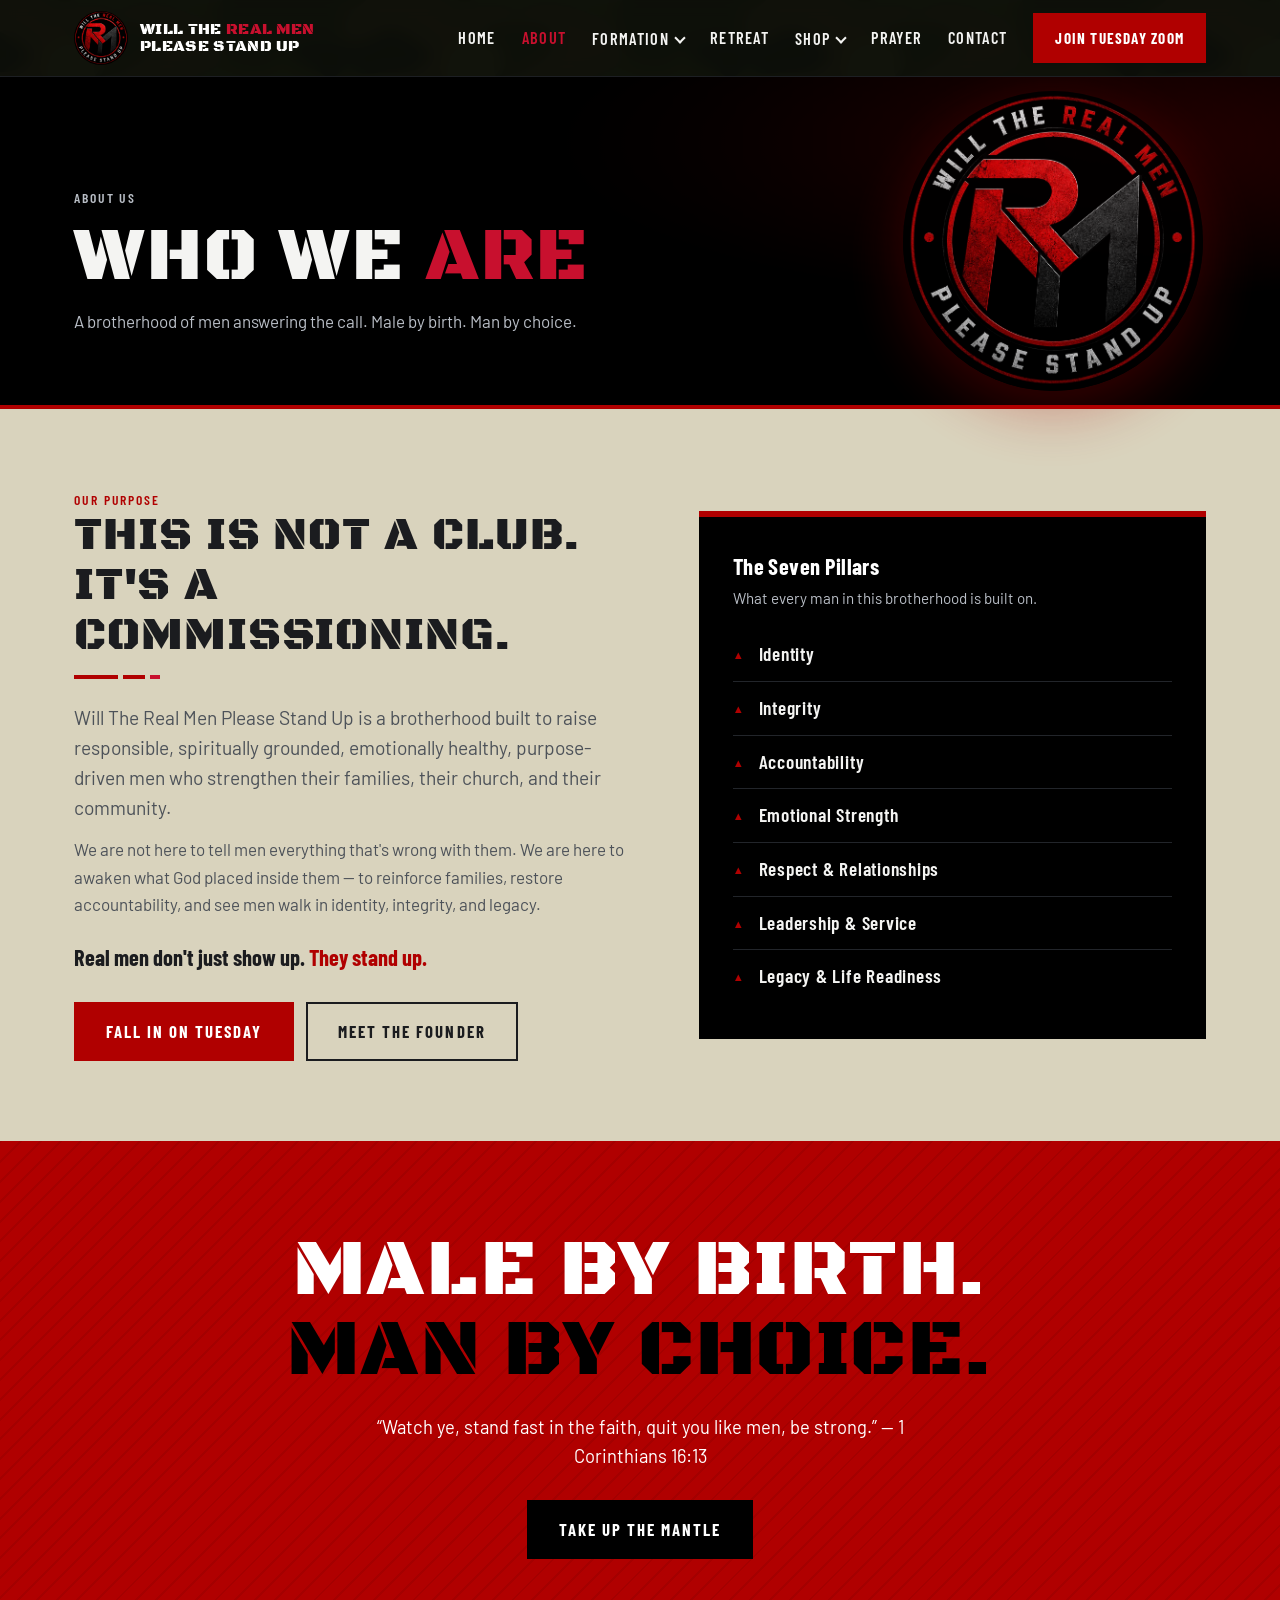
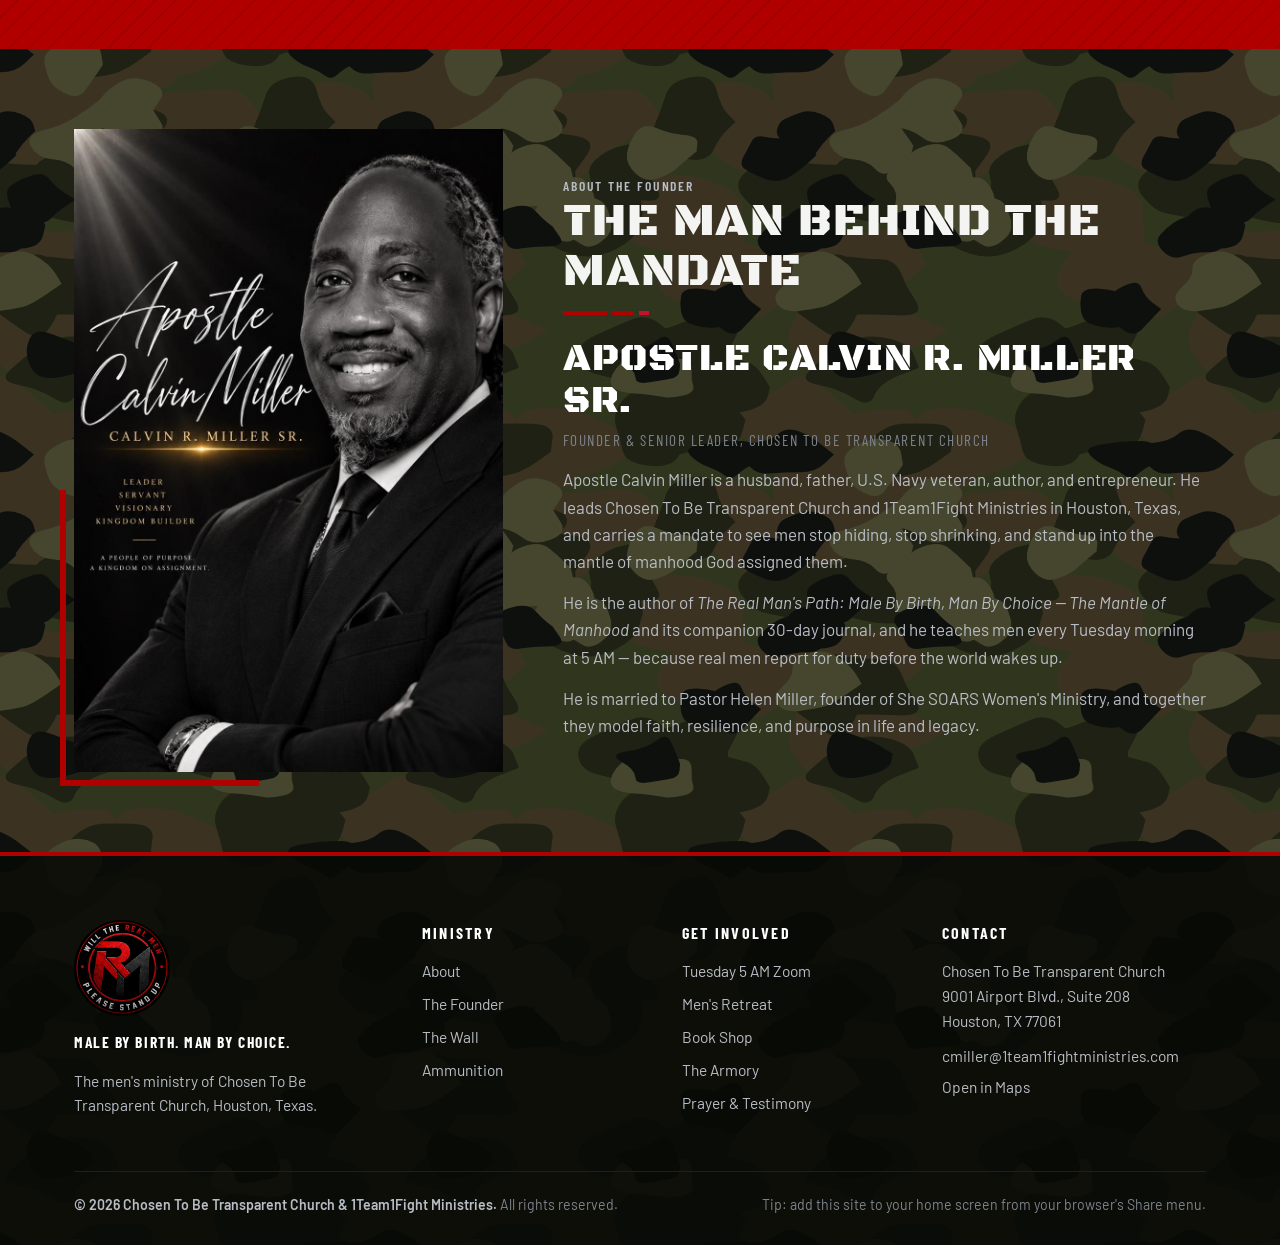
==== about.html @ 70d646a3 "Split homepage into separate pages: About, Today's Charge, Prayer, Contact Nav tabs and footer links" ====
<!DOCTYPE html>
<html lang="en">
<head>
<meta charset="UTF-8">
<meta name="viewport" content="width=device-width, initial-scale=1.0, viewport-fit=cover">
<title>About | Will The Real Men Please Stand Up</title>
<meta name="description" content="Our purpose, the Seven Pillars, and the founder of Will The Real Men Please Stand Up, the men's ministry of Chosen To Be Transparent Church.">
<meta name="theme-color" content="#000000">
<meta name="apple-mobile-web-app-capable" content="yes">
<meta name="apple-mobile-web-app-status-bar-style" content="black-translucent">
<meta name="apple-mobile-web-app-title" content="Real Men">
<meta property="og:title" content="About | Will The Real Men Please Stand Up">
<meta property="og:description" content="Our purpose, the Seven Pillars, and the founder of Will The Real Men Please Stand Up, the men's ministry of Chosen To Be Transparent Church.">
<meta property="og:image" content="https://www.willtherealmenpleasestandup.com/rm-logo.jpeg">
<link rel="icon" type="image/jpeg" href="rm-logo.jpeg">
<link rel="apple-touch-icon" href="rm-logo.jpeg">
<link rel="preconnect" href="https://fonts.googleapis.com">
<link rel="preconnect" href="https://fonts.gstatic.com" crossorigin>
<link href="https://fonts.googleapis.com/css2?family=Black+Ops+One&family=Barlow:wght@400;500;600;700&family=Barlow+Condensed:wght@500;600;700&display=swap" rel="stylesheet">
<link rel="stylesheet" href="site.css">
<link rel="stylesheet" href="camo.css">
</head>
<body>
<a class="skip" href="#content">Skip to content</a>
<header class="site-header">
  <div class="wrap bar">
    <a class="brand" href="./" aria-label="Will The Real Men Please Stand Up — home">
      <img src="rm-logo.jpeg" alt="">
      <span>Will The <b>Real Men</b><br>Please Stand Up</span>
    </a>
    <button class="menu-toggle" aria-label="Open menu" aria-expanded="false" aria-controls="mainnav"><span></span></button>
    <nav class="mainnav" id="mainnav" aria-label="Main">
      <ul>
        <li><a href="./">Home</a></li>
        <li><a href="about.html" aria-current="page">About</a></li>
        <li class="drop"><button type="button" aria-expanded="false">Formation</button>
          <ul class="submenu">
            <li><a href="orders.html">Today's Charge</a></li>
            <li><a href="wall.html">The Wall &ndash; Teaching Archive</a></li>
            <li><a href="ammunition.html">Ammunition &ndash; Scripture</a></li>
          </ul>
        </li>
        <li><a href="retreat.html">Retreat</a></li>
        <li class="drop"><button type="button" aria-expanded="false">Shop</button>
          <ul class="submenu">
            <li><a href="shop.html">Books</a></li>
            <li><a href="armory.html">The Armory &ndash; Gear</a></li>
          </ul>
        </li>
        <li><a href="prayer.html">Prayer</a></li>
        <li><a href="contact.html">Contact</a></li>
      </ul>
      <a class="btn nav-cta" href="https://zoom.us/j/99618695026?pwd=kpAc87u4bTWr7hXqGRiizqfAc4Csl6.1">Join Tuesday Zoom</a>
    </nav>
  </div>
</header>

<main id="content">
<header class="pagehero watermark">
  <div class="wrap">
    <img class="seal" src="rm-logo.jpeg" alt="Real Men seal">
    <p class="label">About Us</p>
    <h1 class="stencil">Who We <span style="color:var(--crimson);">Are</span></h1>
    <p style="color:var(--gray);margin-top:10px;">A brotherhood of men answering the call. Male by birth. Man by choice.</p>
  </div>
</header>

<!-- ============ OUR PURPOSE ============ -->
<section class="light" id="purpose">
  <div class="wrap split">
    <div class="purpose">
      <p class="label">Our Purpose</p>
      <h2 class="stencil">This is not a club. It's a commissioning.</h2>
      <div class="stripes"><span></span><span></span><span></span></div>
      <p class="lead">Will The Real Men Please Stand Up is a brotherhood built to raise responsible, spiritually grounded, emotionally healthy, purpose-driven men who strengthen their families, their church, and their community.</p>
      <p>We are not here to tell men everything that's wrong with them. We are here to awaken what God placed inside them &mdash; to reinforce families, restore accountability, and see men walk in identity, integrity, and legacy.</p>
      <p class="punch">Real men don't just show up. <b>They stand up.</b></p>
      <div class="btnrow" style="margin-top:26px;">
        <a class="btn" href="https://zoom.us/j/99618695026?pwd=kpAc87u4bTWr7hXqGRiizqfAc4Csl6.1">Fall In on Tuesday</a>
        <a class="btn ghost" href="#founder">Meet the Founder</a>
      </div>
    </div>
    <div class="pillarbox">
      <h3>The Seven Pillars</h3>
      <p class="small">What every man in this brotherhood is built on.</p>
      <ul class="pillars">
        <li>Identity</li>
        <li>Integrity</li>
        <li>Accountability</li>
        <li>Emotional Strength</li>
        <li>Respect &amp; Relationships</li>
        <li>Leadership &amp; Service</li>
        <li>Legacy &amp; Life Readiness</li>
      </ul>
    </div>
  </div>
</section>

<!-- ============ STATEMENT BAND ============ -->
<section class="band" aria-label="Our mandate">
  <div class="wrap">
    <h2 class="stencil">Male by birth. <span>Man by choice.</span></h2>
    <p>&ldquo;Watch ye, stand fast in the faith, quit you like men, be strong.&rdquo; &mdash; 1 Corinthians 16:13</p>
    <a class="btn" href="retreat.html">Take Up the Mantle</a>
  </div>
</section>

<!-- ============ FOUNDER ============ -->
<section id="founder">
  <div class="wrap founder-wrap">
    <div class="founder-photo">
      <img src="founder.jpg" alt="Apostle Calvin R. Miller Sr.">
    </div>
    <div class="founder-text">
      <p class="label">About the Founder</p>
      <h2 class="stencil">The Man Behind the Mandate</h2>
      <div class="stripes"><span></span><span></span><span></span></div>
      <p class="name stencil">Apostle Calvin R. Miller Sr.</p>
      <p class="role">Founder &amp; Senior Leader, Chosen To Be Transparent Church</p>
      <p>Apostle Calvin Miller is a husband, father, U.S. Navy veteran, author, and entrepreneur. He leads Chosen To Be Transparent Church and 1Team1Fight Ministries in Houston, Texas, and carries a mandate to see men stop hiding, stop shrinking, and stand up into the mantle of manhood God assigned them.</p>
      <p>He is the author of <em>The Real Man's Path: Male By Birth, Man By Choice &mdash; The Mantle of Manhood</em> and its companion 30-day journal, and he teaches men every Tuesday morning at 5 AM &mdash; because real men report for duty before the world wakes up.</p>
      <p>He is married to Pastor Helen Miller, founder of She SOARS Women's Ministry, and together they model faith, resilience, and purpose in life and legacy.</p>
    </div>
  </div>
</section>


</main>
<footer class="site-footer" id="contact">
  <div class="wrap">
    <div class="foot-grid">
      <div class="foot-brand">
        <img src="rm-logo.jpeg" alt="Real Men seal">
        <p class="tag">Male by birth. Man by choice.</p>
        <p>The men's ministry of Chosen To Be Transparent Church, Houston, Texas.</p>
      </div>
      <div>
        <h4>Ministry</h4>
        <ul>
          <li><a href="about.html">About</a></li>
          <li><a href="about.html#founder">The Founder</a></li>
          <li><a href="wall.html">The Wall</a></li>
          <li><a href="ammunition.html">Ammunition</a></li>
        </ul>
      </div>
      <div>
        <h4>Get Involved</h4>
        <ul>
          <li><a href="https://zoom.us/j/99618695026?pwd=kpAc87u4bTWr7hXqGRiizqfAc4Csl6.1">Tuesday 5 AM Zoom</a></li>
          <li><a href="retreat.html">Men's Retreat</a></li>
          <li><a href="shop.html">Book Shop</a></li>
          <li><a href="armory.html">The Armory</a></li>
          <li><a href="prayer.html">Prayer &amp; Testimony</a></li>
        </ul>
      </div>
      <div>
        <h4>Contact</h4>
        <address>
          Chosen To Be Transparent Church<br>
          9001 Airport Blvd., Suite 208<br>
          Houston, TX 77061
        </address>
        <p style="margin-top:10px;"><a href="mailto:cmiller@1team1fightministries.com">cmiller@1team1fightministries.com</a></p>
        <p style="margin-top:6px;"><a href="https://maps.google.com/?q=9001+Airport+Blvd+Suite+208+Houston+TX+77061">Open in Maps</a></p>
      </div>
    </div>
    <div class="foot-bottom">
      <p><b>&copy; 2026 Chosen To Be Transparent Church &amp; 1Team1Fight Ministries.</b> All rights reserved.</p>
      <p>Tip: add this site to your home screen from your browser's Share menu.</p>
    </div>
  </div>
</footer>
<script src="site.js"></script>
</body>
</html>
---- site.css ----
/* =========================================================
   Will The Real Men Please Stand Up — site.css
   Shared by every page. Crimson / black / white / light gray.
   ========================================================= */
:root{
  --black:#000000;
  --ink:#0c0c0e;
  --panel:#16161a;
  --steel:#2e3238;
  --red:#b00000;
  --crimson:#c8102e;
  --white:#f4f4f2;
  --paper:#ededea;
  --gray:#b9bec6;
  --dim:#7d838c;
  --text:#1b1c1f;
  --muted:#4d5259;
  --display:'Black Ops One',Impact,Arial,sans-serif;
  --cond:'Barlow Condensed','Arial Narrow',Arial,sans-serif;
  --body:'Barlow',Arial,Helvetica,sans-serif;
  --headerH:76px;
}
*{margin:0;padding:0;box-sizing:border-box;}
html{scroll-behavior:smooth;scroll-padding-top:calc(var(--headerH) + 10px);}
@media (prefers-reduced-motion: reduce){ html{scroll-behavior:auto;} *{transition:none!important;animation:none!important;} }
body{background:var(--black);color:var(--white);font-family:var(--body);font-size:17px;line-height:1.6;}
img{max-width:100%;display:block;}
a{color:var(--crimson);}
:focus-visible{outline:2px solid var(--crimson);outline-offset:3px;}
.skip{position:absolute;left:-999px;top:8px;background:var(--crimson);color:#fff;padding:8px 14px;z-index:200;}
.skip:focus{left:8px;}

/* ---------- type ---------- */
.stencil{font-family:var(--display);font-weight:400;letter-spacing:.02em;line-height:1.08;text-transform:uppercase;}
.label{font-family:var(--cond);font-weight:600;letter-spacing:.14em;text-transform:uppercase;font-size:.85rem;color:var(--crimson);}
h2.stencil{font-size:clamp(1.8rem,5vw,2.9rem);}
h3{font-family:var(--cond);font-weight:700;font-size:1.4rem;letter-spacing:.02em;line-height:1.2;}
.stripes{display:flex;gap:5px;margin:14px 0 24px;}
.stripes span{height:4px;background:var(--red);}
.stripes span:nth-child(1){width:44px;}
.stripes span:nth-child(2){width:22px;}
.stripes span:nth-child(3){width:10px;background:var(--crimson);}

.wrap{max-width:1180px;margin:0 auto;padding:0 24px;}
.narrow{max-width:820px;}
section{padding:80px 0;}

/* ---------- buttons ---------- */
.btn{display:inline-block;margin-top:16px;background:var(--red);color:#fff;text-decoration:none;
  font-family:var(--cond);font-weight:700;font-size:1.05rem;letter-spacing:.12em;text-transform:uppercase;
  padding:14px 30px;border:2px solid var(--red);cursor:pointer;transition:background .15s,border-color .15s,color .15s;}
.btn:hover{background:var(--crimson);border-color:var(--crimson);}
.btn.ghost{background:transparent;border-color:rgba(255,255,255,.55);color:#fff;}
.btn.ghost:hover{border-color:var(--crimson);color:var(--crimson);}
.btn.dark{background:var(--black);border-color:var(--black);}
.btn.dark:hover{background:var(--panel);border-color:var(--panel);}
.light .btn.ghost{border-color:var(--text);color:var(--text);}
.light .btn.ghost:hover{border-color:var(--crimson);color:var(--crimson);}
.btnrow{display:flex;flex-wrap:wrap;gap:12px;}
.btnrow .btn{margin-top:0;}

/* =========================================================
   HEADER (sticky top nav)
   ========================================================= */
.site-header{position:sticky;top:0;z-index:100;background:rgba(0,0,0,.94);
  backdrop-filter:saturate(140%) blur(8px);-webkit-backdrop-filter:saturate(140%) blur(8px);
  border-bottom:1px solid #1d1f23;padding-top:env(safe-area-inset-top,0px);}
.site-header .bar{height:var(--headerH);display:flex;align-items:center;gap:24px;}
.brand{display:flex;align-items:center;gap:12px;text-decoration:none;color:#fff;flex-shrink:0;}
.brand img{width:54px;height:54px;border-radius:50%;}
.brand span{font-family:var(--display);font-size:1rem;line-height:1.05;text-transform:uppercase;letter-spacing:.02em;}
.brand span b{color:var(--crimson);font-weight:400;}
.mainnav{margin-left:auto;display:flex;align-items:center;gap:4px;}
.mainnav>ul{list-style:none;display:flex;align-items:center;gap:2px;}
.mainnav li{position:relative;}
.mainnav a,.mainnav .drop>button{display:block;padding:10px 12px;color:var(--white);text-decoration:none;background:none;border:0;cursor:pointer;
  font-family:var(--cond);font-weight:600;font-size:1.02rem;letter-spacing:.08em;text-transform:uppercase;white-space:nowrap;}
.mainnav a:hover,.mainnav .drop>button:hover,.mainnav a[aria-current="page"]{color:var(--crimson);}
.drop>button::after{content:"";display:inline-block;margin-left:7px;width:6px;height:6px;border-right:2px solid currentColor;border-bottom:2px solid currentColor;transform:translateY(-3px) rotate(45deg);}
.submenu{list-style:none;position:absolute;top:100%;left:0;min-width:230px;background:var(--panel);border-top:3px solid var(--red);
  padding:8px 0;opacity:0;visibility:hidden;transform:translateY(6px);transition:opacity .15s,transform .15s,visibility .15s;box-shadow:0 18px 40px rgba(0,0,0,.5);}
.drop:hover .submenu,.drop:focus-within .submenu,.drop.open .submenu{opacity:1;visibility:visible;transform:none;}
.submenu a{padding:10px 18px;font-size:.95rem;}
.nav-cta{white-space:nowrap;margin:0 0 0 10px!important;padding:11px 20px!important;font-size:.95rem!important;}
.menu-toggle{display:none;margin-left:auto;background:none;border:1px solid var(--steel);width:46px;height:46px;cursor:pointer;position:relative;}
.menu-toggle span,.menu-toggle span::before,.menu-toggle span::after{position:absolute;left:12px;width:20px;height:2px;background:#fff;content:"";transition:transform .2s,top .2s,opacity .2s;}
.menu-toggle span{top:22px;}
.menu-toggle span::before{left:0;top:-7px;}
.menu-toggle span::after{left:0;top:7px;}
.nav-open .menu-toggle span{background:transparent;}
.nav-open .menu-toggle span::before{top:0;transform:rotate(45deg);}
.nav-open .menu-toggle span::after{top:0;transform:rotate(-45deg);}

@media (max-width:1120px){
  .menu-toggle{display:block;}
  .mainnav{position:fixed;left:0;right:0;top:calc(var(--headerH) + env(safe-area-inset-top,0px));bottom:0;background:var(--black);
    flex-direction:column;align-items:stretch;overflow-y:auto;padding:12px 24px calc(30px + env(safe-area-inset-bottom,0px));
    transform:translateX(100%);transition:transform .25s ease;visibility:hidden;}
  .nav-open .mainnav{transform:none;visibility:visible;}
  .mainnav>ul{flex-direction:column;align-items:stretch;}
  .mainnav>ul>li{border-bottom:1px solid #1d1f23;}
  .mainnav a,.mainnav .drop>button{padding:16px 4px;font-size:1.2rem;width:100%;text-align:left;}
  .drop>button::after{display:none;}
  .submenu{position:static;opacity:1;visibility:visible;transform:none;box-shadow:none;border:0;background:none;padding:0 0 10px 14px;}
  .submenu a{font-size:1.02rem;padding:10px 4px;color:var(--gray);}
  .nav-cta{margin:22px 0 0!important;text-align:center;padding:16px!important;font-size:1.1rem!important;}
  body.nav-open{overflow:hidden;}
}
@media (max-width:420px){ .brand span{font-size:.86rem;} .brand img{width:46px;height:46px;} }

/* =========================================================
   HOME HERO
   ========================================================= */
.hero{position:relative;min-height:min(88vh,820px);display:flex;align-items:flex-end;padding:120px 0 80px;
  background:linear-gradient(90deg,rgba(0,0,0,.9) 0%,rgba(0,0,0,.6) 45%,rgba(0,0,0,.1) 100%),
             linear-gradient(0deg,rgba(0,0,0,.85) 0%,rgba(0,0,0,0) 40%),
             var(--hero-img,none) center/cover no-repeat, var(--black);}
.hero .wrap{width:100%;}
.hero .kicker{font-family:var(--cond);font-weight:600;font-size:1.1rem;letter-spacing:.06em;color:var(--gray);display:inline-flex;gap:10px;align-items:center;}
.hero .kicker::before{content:"";width:34px;height:4px;background:var(--red);}
.hero h1{font-size:clamp(2.6rem,8.4vw,6.2rem);max-width:12ch;margin-top:18px;line-height:.98;}
.hero h1 .l2{display:block;color:var(--crimson);}
.hero .sub{margin-top:22px;font-family:var(--cond);font-weight:600;font-size:clamp(1.2rem,2.6vw,1.6rem);letter-spacing:.04em;color:var(--white);}
.hero .btnrow{margin-top:30px;}

/* facts strip */
.strip{background:var(--ink);border-top:1px solid #1d1f23;border-bottom:1px solid #1d1f23;padding:0;}
.strip .wrap{display:grid;grid-template-columns:repeat(3,1fr);}
.strip a{display:block;padding:26px 24px;text-decoration:none;color:var(--white);border-left:1px solid #1d1f23;transition:background .15s;}
.strip a:first-child{border-left:0;padding-left:0;}
.strip a:hover{background:#15151a;}
.strip b{display:block;font-family:var(--display);font-weight:400;font-size:1.25rem;text-transform:uppercase;color:#fff;}
.strip span{color:var(--gray);font-size:.95rem;}
@media (max-width:760px){
  .strip .wrap{grid-template-columns:1fr;}
  .strip a,.strip a:first-child{border-left:0;border-top:1px solid #1d1f23;padding:20px 0;}
  .strip a:first-child{border-top:0;}
}

/* light sections */
.light{background:var(--paper);color:var(--text);}
.light .label{color:var(--red);}
.light p{color:var(--muted);}
.light h2,.light h3{color:var(--text);}

.split{display:grid;grid-template-columns:1.05fr .95fr;gap:64px;align-items:center;}
@media (max-width:900px){ .split{grid-template-columns:1fr;gap:40px;} }
.lead{font-size:1.2rem;line-height:1.55;}
.purpose p+p{margin-top:14px;}
.purpose .punch{margin-top:22px;font-family:var(--cond);font-weight:700;font-size:1.4rem;color:var(--text);}
.purpose .punch b{color:var(--red);}

.pillarbox{background:var(--black);color:var(--white);padding:36px 34px;border-top:6px solid var(--red);}
.pillarbox h3{color:#fff;}
.pillarbox p.small{color:var(--gray);font-size:.95rem;margin-top:6px;}
.pillars{list-style:none;margin-top:18px;}
.pillars li{display:flex;align-items:baseline;gap:14px;padding:11px 0;border-bottom:1px solid #22252a;
  font-family:var(--cond);font-weight:600;font-size:1.2rem;letter-spacing:.04em;color:var(--white);}
.pillars li:last-child{border-bottom:0;}
.pillars li::before{content:"▲";color:var(--red);font-size:.7rem;transform:translateY(-2px);}

/* statement band */
.band{background:var(--red);text-align:center;padding:90px 0;position:relative;overflow:hidden;}
.band::before{content:"";position:absolute;inset:0;background:repeating-linear-gradient(135deg,rgba(0,0,0,.07) 0 2px,transparent 2px 14px);}
.band .wrap{position:relative;}
.band h2{font-size:clamp(2.2rem,7vw,5rem);line-height:1;color:#fff;}
.band h2 span{display:block;color:#000;}
.band p{margin:22px auto 0;max-width:620px;color:#fff;font-size:1.15rem;}
.band .btn{background:#000;border-color:#000;margin-top:28px;}
.band .btn:hover{background:#fff;border-color:#fff;color:var(--red);}

/* three action cards */
.intro{max-width:780px;}
.intro p{color:var(--gray);margin-top:4px;}
.light .intro p{color:var(--muted);}
.actions{display:grid;grid-template-columns:repeat(3,1fr);gap:26px;margin-top:44px;}
@media (max-width:900px){ .actions{grid-template-columns:1fr;max-width:560px;} }
.action{background:var(--panel);display:flex;flex-direction:column;}
.action img{aspect-ratio:4/3;object-fit:cover;width:100%;}
.action .body{padding:26px 26px 30px;display:flex;flex-direction:column;flex:1;border-top:4px solid var(--red);}
.action h3{font-family:var(--display);font-weight:400;text-transform:uppercase;font-size:1.5rem;letter-spacing:.02em;}
.action .when{font-family:var(--cond);font-weight:700;color:var(--crimson);letter-spacing:.08em;text-transform:uppercase;font-size:.9rem;margin-top:6px;}
.action p{color:var(--gray);margin-top:10px;}
.action p.desc{flex:1;}
.action .btn{align-self:flex-start;}

/* standing orders feature */
.feature{display:grid;grid-template-columns:1.2fr .8fr;gap:48px;margin-top:10px;align-items:start;}
@media (max-width:900px){ .feature{grid-template-columns:1fr;} }
.orders-card{background:#fff;padding:36px;border-left:6px solid var(--red);}
.orders-card .date{font-family:var(--cond);font-weight:700;letter-spacing:.08em;text-transform:uppercase;color:var(--red);font-size:.95rem;}
.orders-card h3{font-family:var(--display);font-weight:400;text-transform:uppercase;font-size:clamp(1.6rem,3.4vw,2.2rem);margin-top:6px;}
.orders-card blockquote{margin-top:18px;padding:18px 20px;background:var(--paper);font-style:italic;color:var(--text);}
.orders-card blockquote cite{display:block;font-style:normal;margin-top:8px;font-family:var(--cond);font-weight:700;letter-spacing:.08em;color:var(--red);}
.orders-card p{margin-top:16px;}
.orders-card p.action-line{color:var(--text);font-weight:600;}
.seriesbox h3{font-family:var(--cond);font-size:1.5rem;}
.seriesbox .when{font-family:var(--cond);font-weight:700;letter-spacing:.08em;text-transform:uppercase;color:var(--red);font-size:.9rem;}
.seriesbox p{margin-top:8px;}

/* founder */
.founder-wrap{display:grid;grid-template-columns:.8fr 1.2fr;gap:60px;align-items:center;}
@media (max-width:900px){ .founder-wrap{grid-template-columns:1fr;gap:34px;} }
.founder-photo{position:relative;}
.founder-photo img{width:100%;height:auto;}
.founder-photo::after{content:"";position:absolute;left:-14px;bottom:-14px;width:45%;height:45%;border-left:6px solid var(--red);border-bottom:6px solid var(--red);pointer-events:none;}
.founder-text .name{color:#fff;font-size:clamp(1.6rem,3.6vw,2.4rem);}
.founder-text .role{color:var(--dim);font-family:var(--cond);letter-spacing:.1em;text-transform:uppercase;font-size:.95rem;margin-top:6px;}
.founder-text p{color:var(--gray);margin-top:14px;}

/* book */
.book{display:grid;grid-template-columns:auto 1fr;gap:56px;align-items:center;}
@media (max-width:800px){ .book{grid-template-columns:1fr;gap:30px;} }
.book .seal{width:min(300px,70vw);border-radius:50%;filter:drop-shadow(0 18px 40px rgba(0,0,0,.35));}
.book h3{font-family:var(--display);font-weight:400;text-transform:uppercase;font-size:clamp(1.6rem,3.4vw,2.3rem);}
.book .subtitle{font-family:var(--cond);font-weight:600;font-size:1.2rem;color:var(--text);margin-top:4px;}
.book p{margin-top:14px;}
.book .journal{margin-top:26px;padding-top:22px;border-top:1px solid #cfd0cb;}
.book .journal h4{font-family:var(--cond);font-weight:700;font-size:1.2rem;color:var(--text);}

/* backup (prayer + testimony) */
.backup-grid{display:grid;grid-template-columns:1fr 1fr;gap:28px;margin-top:40px;}
@media (max-width:900px){ .backup-grid{grid-template-columns:1fr;} }
.formcard{background:var(--panel);padding:34px 30px;border-top:4px solid var(--red);}
.formcard h3{font-family:var(--display);font-weight:400;text-transform:uppercase;font-size:1.5rem;}
.formcard p{color:var(--gray);margin-top:8px;}

/* =========================================================
   SUB-PAGE HERO BANNER
   ========================================================= */
.pagehero{position:relative;padding:110px 0 70px;text-align:left;border-bottom:4px solid var(--red);
  background:linear-gradient(90deg,rgba(0,0,0,.94) 0%,rgba(0,0,0,.72) 55%,rgba(0,0,0,.4) 100%),
             var(--hero-img,none) center/cover no-repeat,
             radial-gradient(ellipse 70% 80% at 85% 20%, rgba(176,0,0,.4), transparent 60%), var(--black);}
.pagehero .wrap{max-width:1180px;}
.pagehero img.seal{display:none;}
.pagehero .label{color:var(--gray);}
.pagehero h1{font-size:clamp(2.3rem,7vw,4.6rem);margin-top:10px;max-width:16ch;}
.pagehero p{max-width:640px;}
.pagehero .mandate{margin:14px 0 0;font-family:var(--cond);font-weight:600;font-size:1.2rem;letter-spacing:.16em;text-transform:uppercase;color:var(--gray);}
.pagehero .btn{margin-top:22px;}
.pagehero .hint{color:var(--dim);margin-top:12px;font-size:.9rem;}
.pagehero.watermark::after{content:"";position:absolute;right:max(24px,6vw);top:50%;transform:translateY(-50%);
  width:min(300px,34vw);aspect-ratio:1;background:url(rm-logo.jpeg) center/contain no-repeat;opacity:.9;border-radius:50%;
  box-shadow:0 20px 60px rgba(176,0,0,.35);}
@media (max-width:760px){ .pagehero.watermark::after{display:none;} .pagehero{padding:70px 0 50px;} }

/* subpage content (kept dark, centered reading column) */
main.sub section{border-bottom:1px solid #1c1e21;padding:70px 0;}
main.sub section .wrap{max-width:860px;}
.card{background:var(--panel);border:1px solid var(--steel);padding:26px 24px;margin-top:22px;}
.card .when{font-family:var(--cond);font-weight:700;letter-spacing:.1em;text-transform:uppercase;color:var(--crimson);font-size:.95rem;}
.card h3{margin-top:6px;}
.card p{color:var(--gray);margin-top:10px;}
.habits,.serieslist{list-style:none;margin-top:14px;}
.habits li,.serieslist li{padding:9px 0;border-bottom:1px solid #22252a;color:var(--gray);display:flex;gap:12px;align-items:baseline;}
.light .habits li{border-bottom-color:#d3d4cf;color:var(--muted);}
.habits li .rn,.serieslist li .rn{font-family:var(--display);color:var(--steel);font-size:.85rem;min-width:2em;}
.light .habits li .rn{color:#a9adb3;}
.habits li.done .rn{color:var(--red);}
.acro{font-family:var(--cond);font-weight:700;font-size:1.15rem;letter-spacing:.06em;margin:10px 0 4px;}
.acro b{color:var(--crimson);}
.factline{display:grid;grid-template-columns:130px 1fr;gap:8px 18px;margin-top:22px;}
.factline dt{font-family:var(--cond);font-weight:600;letter-spacing:.1em;text-transform:uppercase;color:var(--dim);font-size:.9rem;padding-top:2px;}
.factline dd{color:var(--gray);}
@media (max-width:520px){ .factline{grid-template-columns:1fr;gap:2px;} .factline dd{margin-bottom:10px;} }
.declaration{margin-top:28px;padding:24px;background:var(--panel);border-left:4px solid var(--red);color:var(--gray);}
.declaration p{margin-bottom:8px;}
.declaration .stencil{color:var(--white);font-size:1.1rem;margin-bottom:12px;}
.verse{color:var(--gray);font-style:italic;}
.verse cite{display:block;margin-top:6px;font-style:normal;color:var(--dim);font-size:.9rem;}
.verseblock{background:var(--panel);border-left:4px solid var(--red);padding:16px 18px;margin-top:12px;}
.verseblock p.vtext{color:var(--gray);font-style:italic;}
.verseblock p.vref{color:var(--crimson);font-family:var(--cond);font-weight:700;letter-spacing:.08em;margin-top:6px;font-size:.95rem;}
.crisis{background:#1a0000;border:1px solid var(--red);padding:26px 22px;margin-top:40px;}
.crisis h3{color:var(--white);}
.crisis p{color:var(--gray);margin-top:10px;}
.crisis .hotline{font-family:var(--display);font-size:1.5rem;color:var(--white);margin-top:8px;}
.bookrow{display:flex;flex-wrap:wrap;gap:12px;margin-top:14px;}
.bookrow .btn{margin-top:0;}
.backlink{display:inline-block;margin-top:14px;color:var(--gray);text-decoration:none;font-family:var(--cond);font-weight:600;letter-spacing:.12em;text-transform:uppercase;font-size:.85rem;}
.backlink:hover{color:var(--crimson);}
.feecard{background:var(--panel);border:1px solid var(--steel);border-top:4px solid var(--red);padding:28px 24px;text-align:center;margin-top:22px;}
.feecard .fee{font-family:var(--display);font-size:3rem;color:var(--white);line-height:1;}
.feecard .fee small{font-size:1rem;color:var(--gray);font-family:var(--cond);letter-spacing:.1em;}
.payrow{display:flex;flex-wrap:wrap;gap:14px;justify-content:center;margin-top:20px;}
.paybox{background:var(--black);border:1px solid var(--steel);padding:16px 20px;min-width:230px;text-align:center;}
.paybox .method{font-family:var(--cond);font-weight:700;letter-spacing:.12em;text-transform:uppercase;color:var(--crimson);font-size:.9rem;}
.paybox .handle{font-family:var(--display);font-size:1.25rem;margin-top:6px;color:var(--white);word-break:break-all;}
.paybox p.note{font-size:.85rem;color:var(--dim);margin-top:6px;}
.sched{width:100%;border-collapse:collapse;margin-top:14px;}
.sched td{padding:10px 8px;border-bottom:1px solid #22252a;color:var(--gray);vertical-align:top;font-size:.97rem;}
.sched td.t{font-family:var(--cond);font-weight:700;color:var(--white);white-space:nowrap;width:110px;letter-spacing:.04em;}
.sched td b{color:var(--white);font-weight:600;}
.daytag{font-family:var(--cond);font-weight:700;letter-spacing:.14em;text-transform:uppercase;color:var(--crimson);font-size:.9rem;}
.event{display:flex;gap:18px;margin-top:26px;}
.datechip{min-width:70px;text-align:center;background:var(--panel);border:1px solid var(--steel);padding:10px 6px;height:fit-content;}
.datechip .mo{font-family:var(--cond);font-weight:700;letter-spacing:.12em;text-transform:uppercase;color:var(--crimson);font-size:.85rem;}
.datechip .day{font-family:var(--display);font-size:1.5rem;}
.speakers{margin-top:8px;font-size:.95rem;color:var(--dim);}
.hint{margin-top:12px;font-size:.9rem;color:var(--dim);}

/* ---------- forms ---------- */
form{margin-top:22px;display:flex;flex-direction:column;gap:14px;}
input,textarea,select{background:var(--black);border:1px solid var(--steel);color:var(--white);
  font-family:var(--body);font-size:1rem;padding:13px 14px;width:100%;border-radius:0;}
input:focus,textarea:focus,select:focus{outline:2px solid var(--crimson);outline-offset:1px;}
textarea{min-height:130px;resize:vertical;}
form .btn{align-self:flex-start;margin-top:4px;}
.fineprint{font-size:.88rem;color:var(--dim);}

/* =========================================================
   FOOTER
   ========================================================= */
.site-footer{background:var(--ink);border-top:4px solid var(--red);padding:64px 0 calc(28px + env(safe-area-inset-bottom,0px));color:var(--gray);font-size:.97rem;}
.foot-grid{display:grid;grid-template-columns:1.4fr 1fr 1fr 1.2fr;gap:40px;}
@media (max-width:900px){ .foot-grid{grid-template-columns:1fr 1fr;} }
@media (max-width:560px){ .foot-grid{grid-template-columns:1fr;} }
.foot-brand img{width:96px;height:96px;border-radius:50%;}
.foot-brand p{margin-top:14px;max-width:300px;}
.foot-brand .tag{font-family:var(--cond);font-weight:700;letter-spacing:.1em;text-transform:uppercase;color:#fff;}
.site-footer h4{font-family:var(--cond);font-weight:700;letter-spacing:.14em;text-transform:uppercase;color:#fff;font-size:1rem;margin-bottom:14px;}
.site-footer ul{list-style:none;}
.site-footer li{margin-bottom:8px;}
.site-footer a{color:var(--gray);text-decoration:none;}
.site-footer a:hover{color:var(--crimson);}
.site-footer address{font-style:normal;}
.foot-bottom{margin-top:48px;padding-top:22px;border-top:1px solid #1d1f23;display:flex;flex-wrap:wrap;gap:10px 24px;justify-content:space-between;font-size:.88rem;color:var(--dim);}
.foot-bottom b{color:var(--gray);font-weight:600;}
.mainnav a.nav-cta{background:var(--red);border:2px solid var(--red);color:#fff;font-weight:700;}
.mainnav a.nav-cta:hover{background:var(--crimson);border-color:var(--crimson);color:#fff;}

/* =========================================================
   BOOKS — cover cards, shop grid, new-release feature
   (Title cards stand in until real cover images are added:
    swap a .cover div for <img class="cover-img" src="...">)
   ========================================================= */
.cover{position:relative;aspect-ratio:2/3;width:100%;max-width:300px;display:flex;flex-direction:column;justify-content:space-between;
  padding:26px 22px 22px;background:#000;color:#fff;border:1px solid #2a2d33;
  box-shadow:14px 18px 0 -2px var(--red),0 24px 50px rgba(0,0,0,.45);overflow:hidden;}
.cover::before{content:"";position:absolute;inset:0;background:radial-gradient(ellipse 90% 55% at 50% 0%,rgba(200,16,46,.35),transparent 65%);}
.cover>*{position:relative;}
.cover .series{font-family:var(--cond);font-weight:700;letter-spacing:.14em;text-transform:uppercase;font-size:.72rem;color:var(--gray);}
.cover .ttl{font-family:var(--display);text-transform:uppercase;line-height:1.02;font-size:clamp(1.5rem,3.2vw,2.1rem);}
.cover .ttl em{display:block;font-style:normal;color:var(--crimson);}
.cover .subt{font-family:var(--cond);font-weight:600;font-size:.95rem;color:var(--gray);margin-top:10px;line-height:1.25;}
.cover .by{font-family:var(--cond);font-weight:700;letter-spacing:.1em;text-transform:uppercase;font-size:.78rem;border-top:2px solid var(--red);padding-top:10px;}
.cover img.mark{width:62px;height:62px;border-radius:50%;}
.cover.clock{background:#0d0f14;}
.cover.clock::before{background:radial-gradient(circle at 78% 22%,rgba(255,255,255,.08) 0 18%,transparent 18.5%),
  radial-gradient(ellipse 90% 55% at 50% 0%,rgba(176,0,0,.28),transparent 65%);}
.cover.clock .ttl em{color:#e6e6e2;}
.cover.journal{background:#141416;}
.cover-img{width:100%;max-width:300px;height:auto;box-shadow:14px 18px 0 -2px var(--red),0 24px 50px rgba(0,0,0,.45);}

.newrelease{background:var(--panel);border-top:1px solid #1d1f23;}
.nr{display:grid;grid-template-columns:auto 1fr;gap:70px;align-items:center;}
.nr .cover,.nr .cover-img{width:280px;}
@media (max-width:820px){ .nr{grid-template-columns:1fr;gap:44px;} .nr .cover,.nr .cover-img{width:min(260px,70vw);} }
.badge{display:inline-block;background:var(--red);color:#fff;font-family:var(--cond);font-weight:700;letter-spacing:.12em;text-transform:uppercase;font-size:.85rem;padding:5px 12px;}
.nr h2{margin-top:16px;}
.nr .subtitle{font-family:var(--cond);font-weight:600;font-size:1.3rem;color:var(--white);margin-top:6px;}
.nr p{color:var(--gray);margin-top:14px;max-width:620px;}
.nr .btnrow{margin-top:26px;}

.shelf{display:grid;grid-template-columns:repeat(auto-fill,minmax(270px,1fr));gap:40px 34px;margin-top:34px;}
.shelf .book-item{display:flex;flex-direction:column;}
.shelf .cover,.shelf .cover-img{max-width:230px;}
.shelf h3{margin-top:26px;font-size:1.3rem;}
.shelf .fmt{font-family:var(--cond);font-weight:700;letter-spacing:.08em;text-transform:uppercase;color:var(--crimson);font-size:.85rem;margin-top:4px;}
.shelf p{color:var(--gray);margin-top:8px;font-size:.97rem;}
.shelf p.desc{flex:1;}
.shelf .btnrow{margin-top:14px;}
.shelf .btn{padding:11px 16px;font-size:.9rem;letter-spacing:.1em;}
main.sub section.wide .wrap{max-width:1180px;}
---- camo.css ----
/* Camouflage theme preview — load after site.css; delete the <link> to revert */
:root{--panel:rgba(14,16,10,.88);--ink:rgba(10,12,8,.85);--steel:#4a4f33;}
body{background:#1c1f13 url(camo.svg) repeat;background-size:400px;}
main>section:not(.hero):not(.light):not(.band):not(.newrelease),.sub>section{background:rgba(10,12,8,.38);}
.newrelease{background:rgba(10,12,8,.45);}
.light{background:#d9d3bd;}
.site-header{background:rgba(12,14,9,.94);}
.site-footer{background:rgba(8,9,6,.92);}
.strip{background:rgba(10,12,8,.85);}
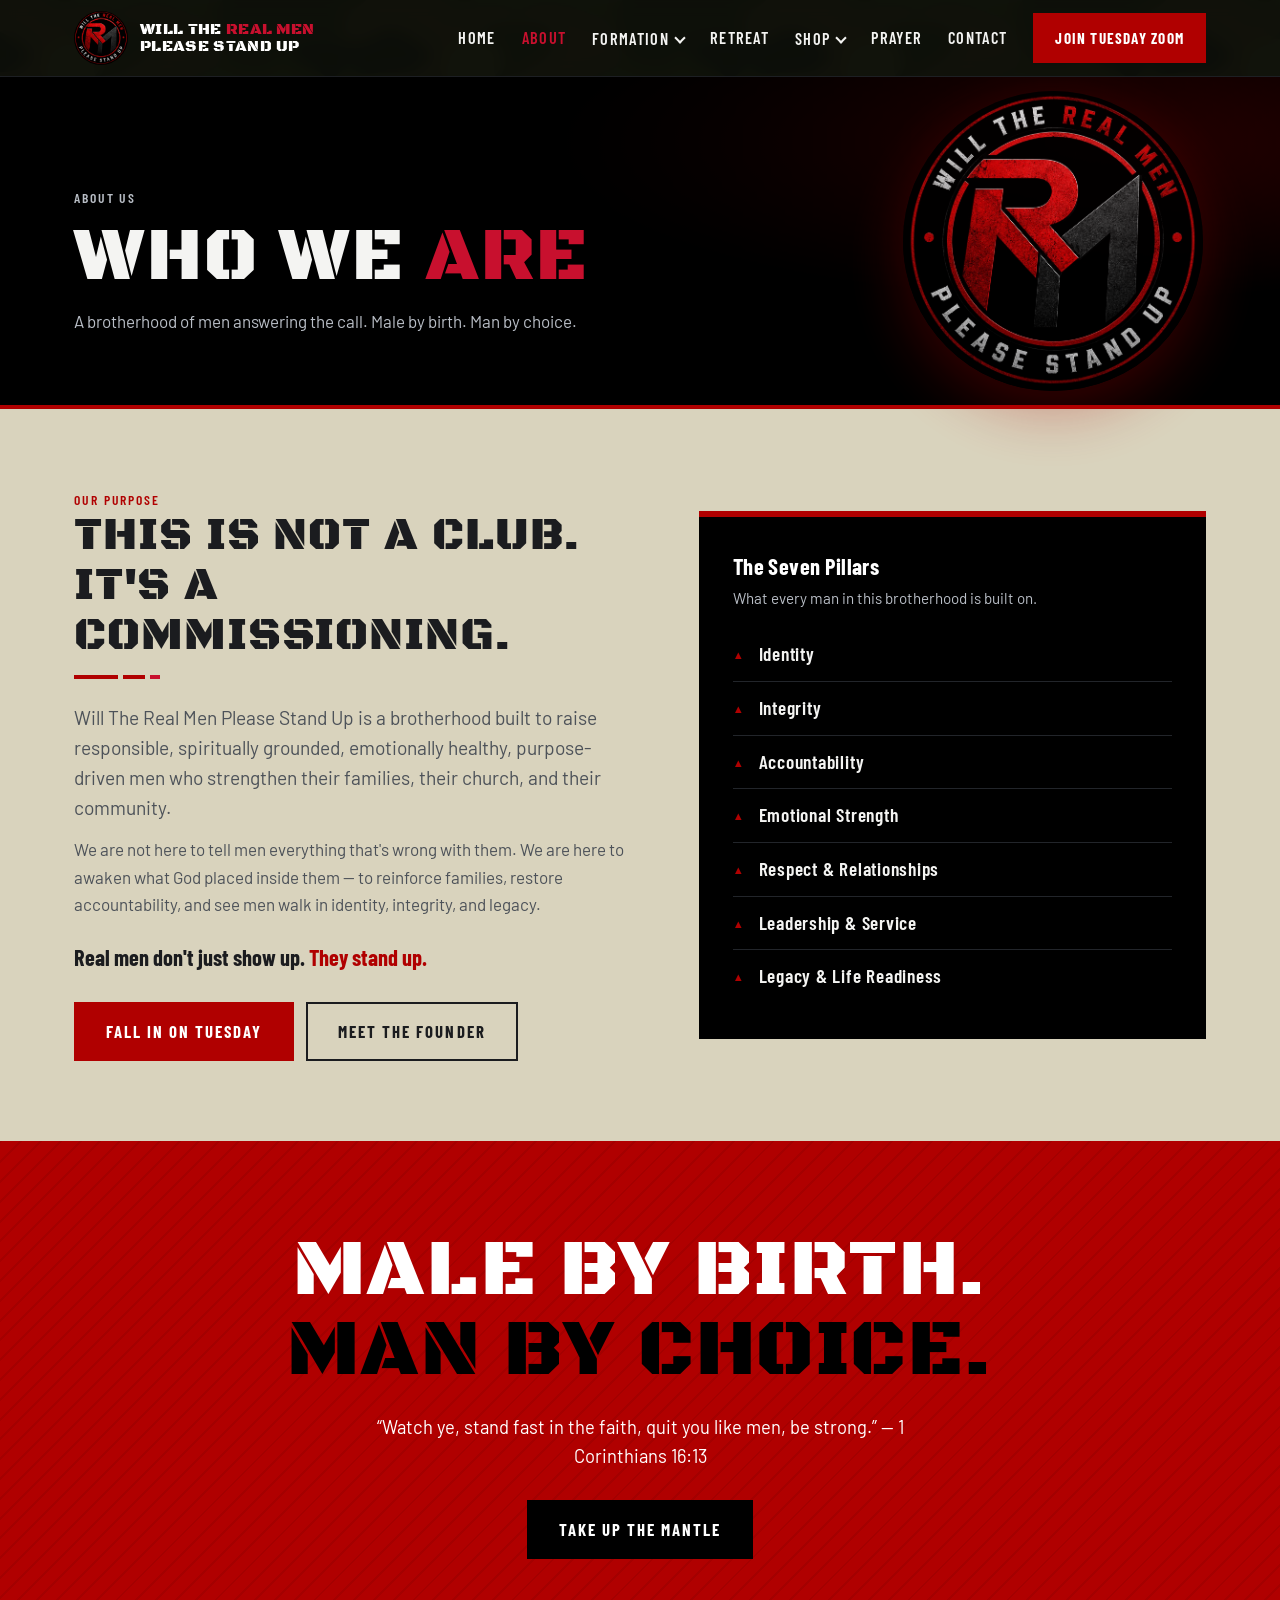
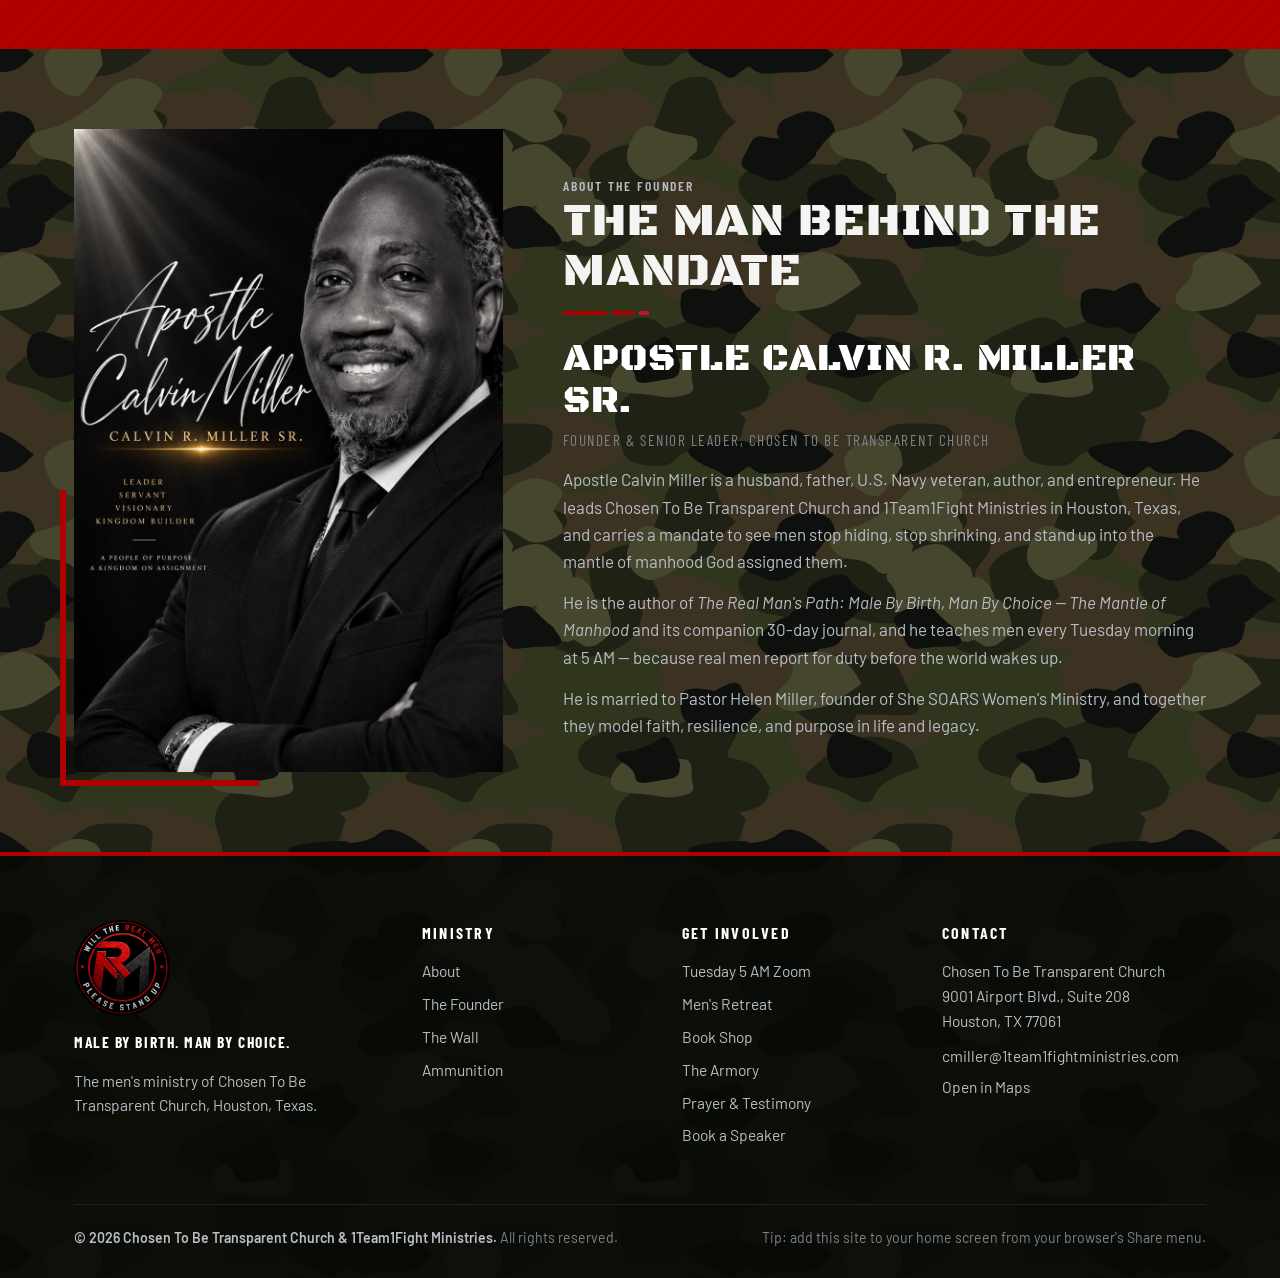
==== commit 4e4c48e9: "Add Book a Speaker links to homepage and every footer Co-Authored-By: Claude Opus 5.5 <noreply@anthr" ====
--- a/about.html
+++ b/about.html
@@ -151,6 +151,7 @@
           <li><a href="shop.html">Book Shop</a></li>
           <li><a href="armory.html">The Armory</a></li>
           <li><a href="prayer.html">Prayer &amp; Testimony</a></li>
+          <li><a href="contact.html#speaking">Book a Speaker</a></li>
         </ul>
       </div>
       <div>
